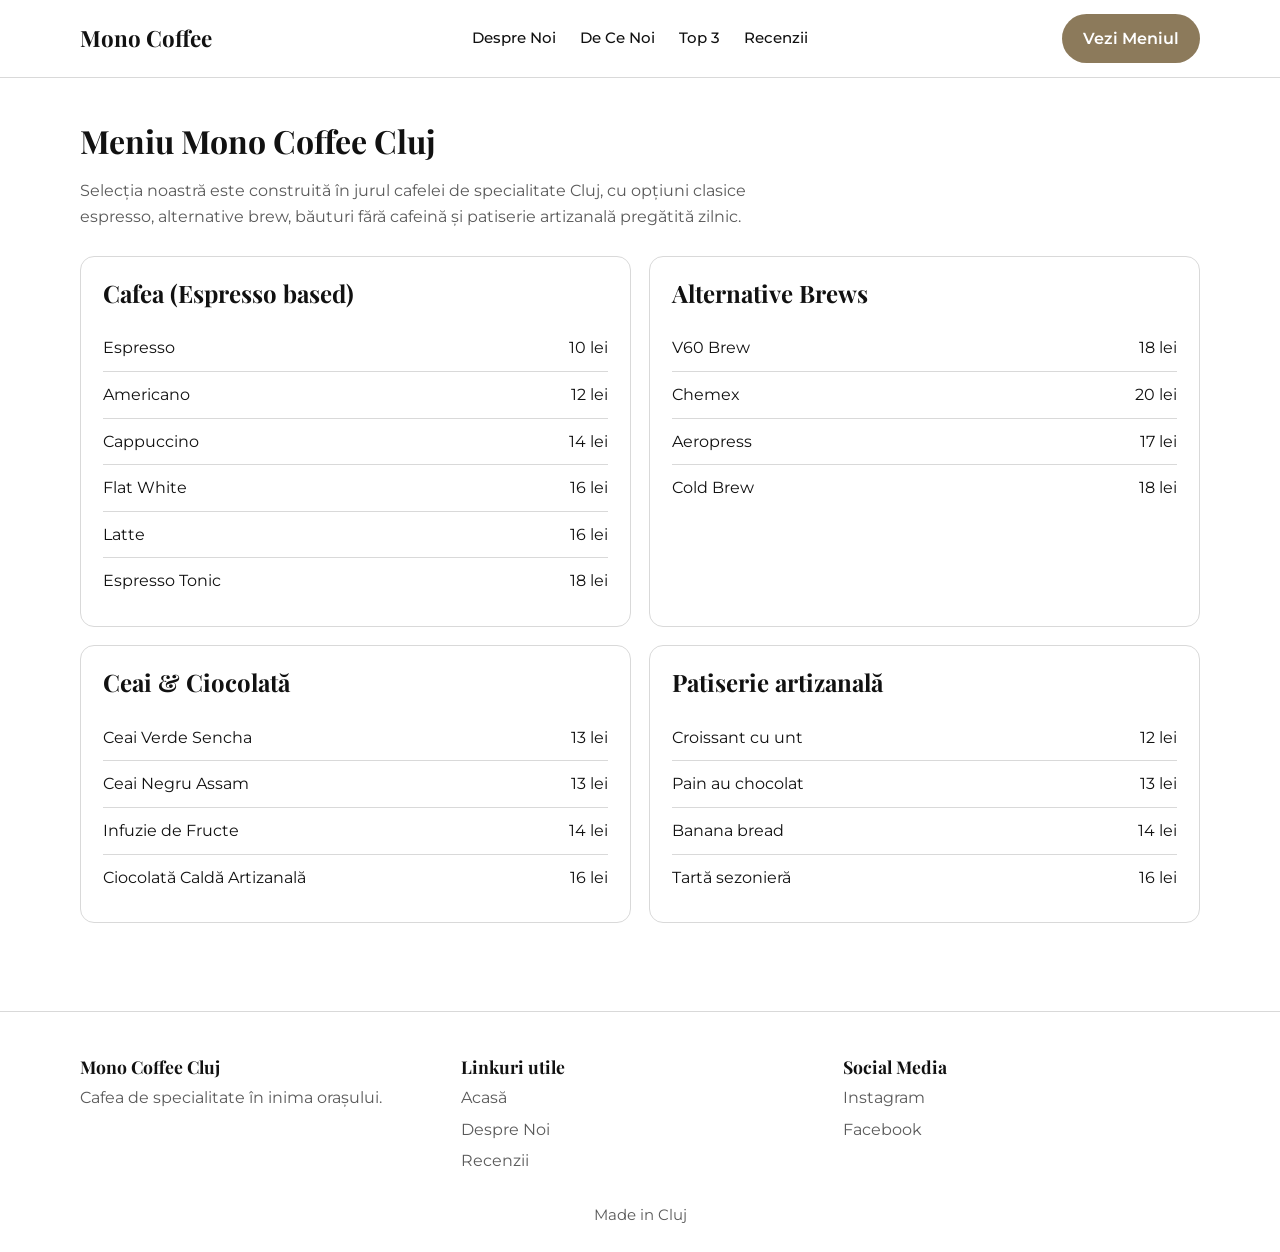
==== menu.html @ b9fb6d7a "first site version ready" ====
<!DOCTYPE html>
<html lang="ro">
<head>
    <meta charset="UTF-8" />
    <meta name="viewport" content="width=device-width, initial-scale=1.0" />
    <title>Meniu Mono Coffee Cluj | Cafea de specialitate</title>
    <meta
        name="description"
        content="Meniul Mono Coffee Cluj: espresso based, alternative brews, ceai, ciocolată caldă și patiserie artizanală."
    />
    <link rel="preconnect" href="https://fonts.googleapis.com" />
    <link rel="preconnect" href="https://fonts.gstatic.com" crossorigin />
    <link
        href="https://fonts.googleapis.com/css2?family=Montserrat:wght@400;500;600;700&family=Playfair+Display:wght@600;700&display=swap"
        rel="stylesheet"
    />
    <link rel="stylesheet" href="style.css" />
</head>
<body>
    <header class="site-header">
        <div class="container header-inner">
            <a href="index.html#hero" class="logo" aria-label="Mono Coffee Cluj">Mono Coffee</a>
            <nav class="site-nav" aria-label="Navigație principală">
                <a href="index.html#despre-noi">Despre Noi</a>
                <a href="index.html#de-ce-noi">De Ce Noi</a>
                <a href="index.html#top-3">Top 3</a>
                <a href="index.html#recenzii">Recenzii</a>
            </nav>
            <a class="btn btn-accent" href="menu.html">Vezi Meniul</a>
        </div>
    </header>

    <main class="menu-page section">
        <div class="container">
            <h1>Meniu Mono Coffee Cluj</h1>
            <p class="menu-intro">
                Selecția noastră este construită în jurul cafelei de specialitate Cluj, cu opțiuni clasice espresso,
                alternative brew, băuturi fără cafeină și patiserie artizanală pregătită zilnic.
            </p>

            <div class="menu-grid">
                <section class="menu-section">
                    <h2>Cafea (Espresso based)</h2>
                    <ul>
                        <li><span>Espresso</span><span>10 lei</span></li>
                        <li><span>Americano</span><span>12 lei</span></li>
                        <li><span>Cappuccino</span><span>14 lei</span></li>
                        <li><span>Flat White</span><span>16 lei</span></li>
                        <li><span>Latte</span><span>16 lei</span></li>
                        <li><span>Espresso Tonic</span><span>18 lei</span></li>
                    </ul>
                </section>

                <section class="menu-section">
                    <h2>Alternative Brews</h2>
                    <ul>
                        <li><span>V60 Brew</span><span>18 lei</span></li>
                        <li><span>Chemex</span><span>20 lei</span></li>
                        <li><span>Aeropress</span><span>17 lei</span></li>
                        <li><span>Cold Brew</span><span>18 lei</span></li>
                    </ul>
                </section>

                <section class="menu-section">
                    <h2>Ceai &amp; Ciocolată</h2>
                    <ul>
                        <li><span>Ceai Verde Sencha</span><span>13 lei</span></li>
                        <li><span>Ceai Negru Assam</span><span>13 lei</span></li>
                        <li><span>Infuzie de Fructe</span><span>14 lei</span></li>
                        <li><span>Ciocolată Caldă Artizanală</span><span>16 lei</span></li>
                    </ul>
                </section>

                <section class="menu-section">
                    <h2>Patiserie artizanală</h2>
                    <ul>
                        <li><span>Croissant cu unt</span><span>12 lei</span></li>
                        <li><span>Pain au chocolat</span><span>13 lei</span></li>
                        <li><span>Banana bread</span><span>14 lei</span></li>
                        <li><span>Tartă sezonieră</span><span>16 lei</span></li>
                    </ul>
                </section>
            </div>
        </div>
    </main>

    <footer class="site-footer">
        <div class="container footer-inner">
            <div>
                <h3>Mono Coffee Cluj</h3>
                <p>Cafea de specialitate în inima orașului.</p>
            </div>
            <div>
                <h3>Linkuri utile</h3>
                <a href="index.html">Acasă</a>
                <a href="index.html#despre-noi">Despre Noi</a>
                <a href="index.html#recenzii">Recenzii</a>
            </div>
            <div>
                <h3>Social Media</h3>
                <a href="#" aria-label="Instagram Mono Coffee">Instagram</a>
                <a href="#" aria-label="Facebook Mono Coffee">Facebook</a>
            </div>
        </div>
        <p class="credits">Made in Cluj</p>
    </footer>
</body>
</html>
---- style.css ----
:root {
	--bg: #ffffff;
	--bg-soft: #f4f4f4;
	--text: #111111;
	--muted: #5a5a5a;
	--line: #d9d9d9;
	--accent: #8c7a5b;
	--accent-hover: #756349;
	--header-height: 78px;
}

* {
	margin: 0;
	padding: 0;
	box-sizing: border-box;
}

html {
	scroll-behavior: smooth;
}

body {
	font-family: 'Montserrat', sans-serif;
	color: var(--text);
	background-color: var(--bg);
	line-height: 1.6;
}

img {
	width: 100%;
	display: block;
}

a {
	color: inherit;
	text-decoration: none;
}

h1,
h2,
h3 {
	font-family: 'Playfair Display', serif;
	line-height: 1.2;
}

.container {
	width: min(1120px, 92%);
	margin: 0 auto;
}

.section {
	padding: 88px 0;
}

.site-header {
	position: sticky;
	top: 0;
	z-index: 1000;
	height: var(--header-height);
	background: rgba(255, 255, 255, 0.95);
	backdrop-filter: blur(8px);
	border-bottom: 1px solid var(--line);
}

.header-inner {
	height: 100%;
	display: grid;
	grid-template-columns: 1fr auto 1fr;
	align-items: center;
	gap: 16px;
}

.logo {
	font-family: 'Playfair Display', serif;
	font-weight: 700;
	font-size: 1.4rem;
}

.site-nav {
	display: flex;
	justify-content: center;
	gap: 24px;
}

.site-nav a {
	font-size: 0.95rem;
	font-weight: 500;
	transition: color 0.2s ease;
}

.site-nav a:hover {
	color: var(--accent);
}

.header-inner .btn {
	justify-self: end;
}

.btn {
	display: inline-block;
	padding: 11px 20px;
	border-radius: 999px;
	font-weight: 600;
	border: 1px solid transparent;
	transition: all 0.2s ease;
}

.btn-accent {
	background: var(--accent);
	color: #ffffff;
}

.btn-accent:hover {
	background: var(--accent-hover);
}

.btn-large {
	padding: 14px 28px;
	font-size: 1.05rem;
}

.hero {
	position: relative;
	min-height: calc(100vh - var(--header-height));
	display: flex;
	align-items: center;
	background-image: url('https://images.unsplash.com/photo-1495474472287-4d71bcdd2085?auto=format&fit=crop&w=1600&q=80');
	background-size: cover;
	background-position: center;
}

.hero-overlay {
	position: absolute;
	inset: 0;
	background: rgba(0, 0, 0, 0.55);
}

.hero-content {
	position: relative;
	color: #ffffff;
	text-align: left;
}

.hero-content h1 {
	font-size: clamp(2rem, 4.2vw, 3.6rem);
	margin-bottom: 14px;
	max-width: 720px;
}

.hero-content p {
	max-width: 620px;
	font-size: 1.1rem;
	margin-bottom: 28px;
}

.split-layout {
	display: grid;
	grid-template-columns: 1.1fr 1fr;
	gap: 32px;
	align-items: start;
}

.about h2,
.quality h2,
.top-three h2,
.gallery-reviews h2,
.reviews h2,
.menu-page h1,
.menu-page h2 {
	margin-bottom: 18px;
}

.about p {
	color: var(--muted);
	margin-bottom: 14px;
}

.map-wrapper {
	border: 1px solid var(--line);
	border-radius: 16px;
	overflow: hidden;
	background: var(--bg-soft);
	min-height: 320px;
}

.map-wrapper iframe {
	width: 100%;
	height: 100%;
	min-height: 320px;
	border: 0;
}

.quality {
	background: var(--bg-soft);
}

.quality-grid {
	display: grid;
	grid-template-columns: repeat(3, minmax(0, 1fr));
	gap: 18px;
}

.card,
.drink-item {
	border: 1px solid var(--line);
	border-radius: 14px;
	padding: 22px;
	background: #ffffff;
}

.card p,
.drink-item p {
	color: var(--muted);
	margin-top: 8px;
}

.drink-grid {
	display: grid;
	grid-template-columns: repeat(3, minmax(0, 1fr));
	gap: 18px;
}

.center-cta {
	margin-top: 30px;
	text-align: center;
}

.masonry-grid {
	margin-top: 10px;
	columns: 3 260px;
	column-gap: 14px;
}

.masonry-grid img {
	margin-bottom: 14px;
	border-radius: 12px;
	object-fit: cover;
	border: 1px solid var(--line);
}

.reviews {
	background: var(--bg-soft);
}

.review-slider {
	position: relative;
	min-height: 150px;
	margin-bottom: 18px;
}

.review-slide {
	position: absolute;
	inset: 0;
	opacity: 0;
	transform: translateY(8px);
	transition: opacity 0.35s ease, transform 0.35s ease;
	border: 1px solid var(--line);
	border-radius: 14px;
	padding: 24px;
	background: #ffffff;
}

.review-slide.active {
	opacity: 1;
	transform: translateY(0);
}

.review-slide p {
	margin-bottom: 10px;
}

.review-slide span {
	color: var(--muted);
	font-weight: 600;
}

.slider-controls {
	display: flex;
	justify-content: center;
	gap: 10px;
}

.dot {
	width: 10px;
	height: 10px;
	border-radius: 999px;
	border: none;
	background: #b5b5b5;
	cursor: pointer;
}

.dot.active {
	background: var(--accent);
}

.site-footer {
	border-top: 1px solid var(--line);
	padding: 44px 0 24px;
}

.footer-inner {
	display: grid;
	grid-template-columns: repeat(3, minmax(0, 1fr));
	gap: 24px;
}

.footer-inner h3 {
	font-size: 1.1rem;
	margin-bottom: 8px;
}

.footer-inner p,
.footer-inner a {
	display: block;
	color: var(--muted);
	margin-bottom: 6px;
}

.footer-inner a:hover {
	color: var(--text);
}

.credits {
	text-align: center;
	color: var(--muted);
	margin-top: 24px;
	font-size: 0.92rem;
}

.menu-page {
	padding-top: 44px;
}

.menu-intro {
	color: var(--muted);
	max-width: 720px;
	margin-bottom: 26px;
}

.menu-grid {
	display: grid;
	grid-template-columns: repeat(2, minmax(0, 1fr));
	gap: 18px;
}

.menu-section {
	border: 1px solid var(--line);
	border-radius: 14px;
	padding: 22px;
}

.menu-section ul {
	list-style: none;
}

.menu-section li {
	padding: 10px 0;
	border-bottom: 1px solid var(--line);
	display: flex;
	justify-content: space-between;
	gap: 12px;
}

.menu-section li:last-child {
	border-bottom: none;
}

@media (max-width: 980px) {
	.header-inner {
		grid-template-columns: 1fr;
		gap: 10px;
		padding: 10px 0;
		height: auto;
	}

	.site-header {
		height: auto;
		position: sticky;
	}

	.site-nav {
		flex-wrap: wrap;
		gap: 12px 18px;
	}

	.header-inner .btn {
		justify-self: center;
	}

	.hero {
		min-height: 72vh;
	}

	.split-layout,
	.quality-grid,
	.drink-grid,
	.footer-inner,
	.menu-grid {
		grid-template-columns: 1fr;
	}

	.review-slider {
		min-height: 190px;
	}
}

@media (max-width: 640px) {
	.section {
		padding: 66px 0;
	}

	.hero-content p {
		font-size: 1rem;
	}

	.btn,
	.btn-large {
		width: 100%;
		text-align: center;
	}

	.masonry-grid {
		columns: 1;
	}
}
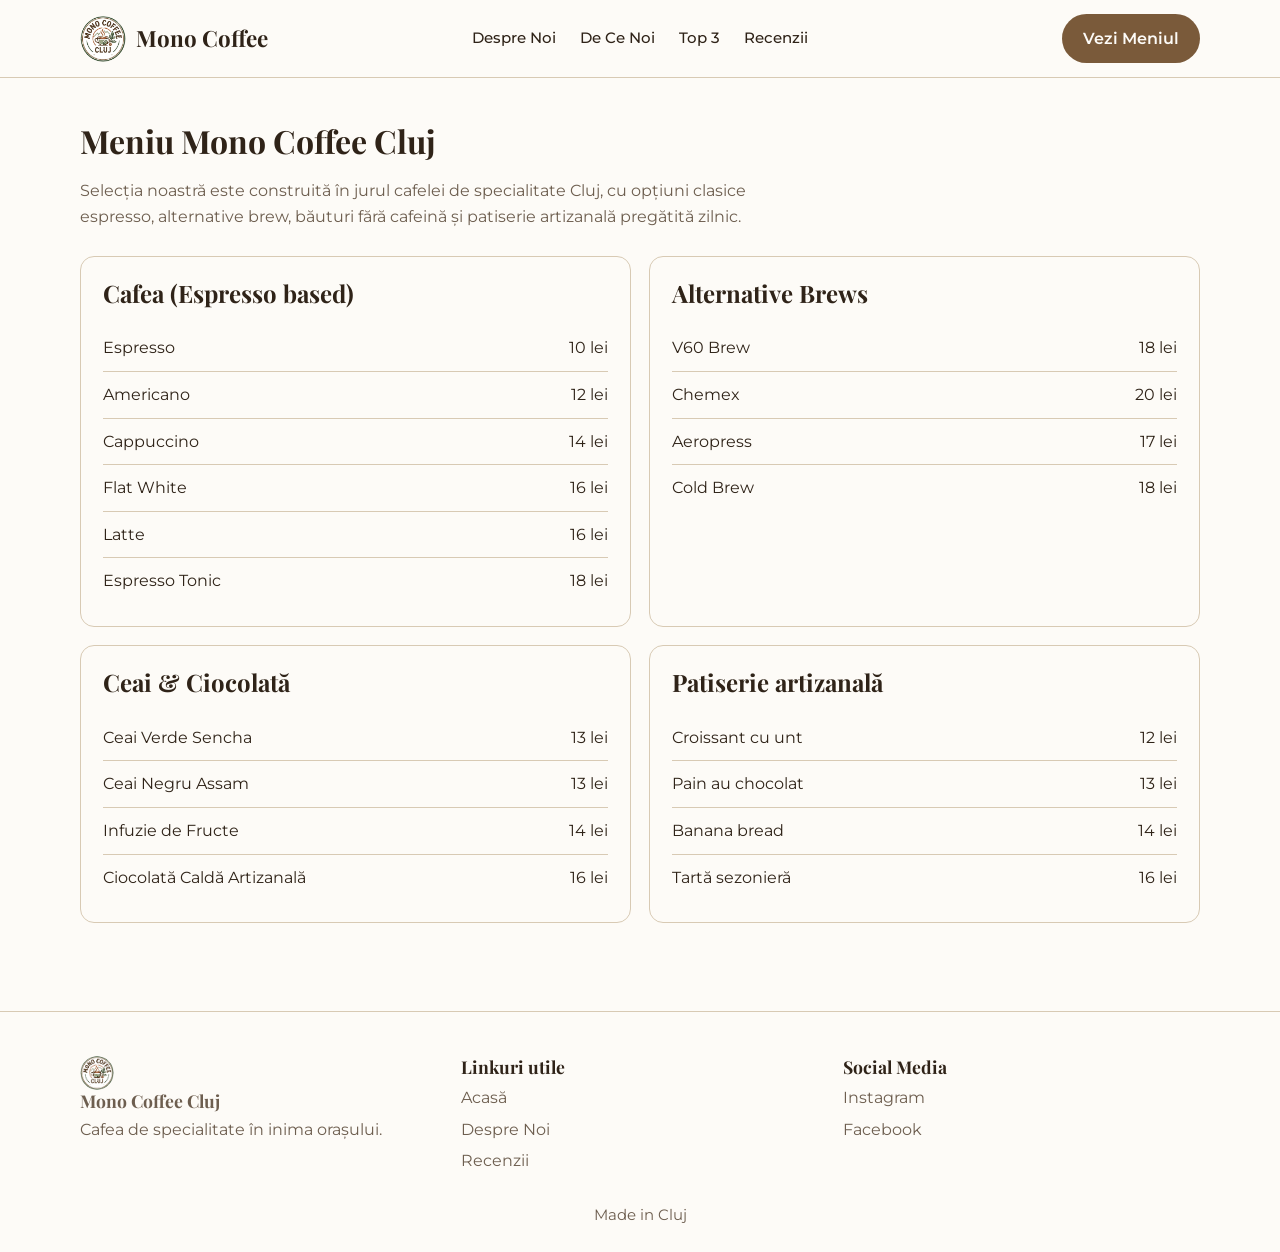
==== commit f317ecfc: "Add site logo and refine theme styles Embed a new logo image into header and footer across index.htm" ====
--- a/menu.html
+++ b/menu.html
@@ -19,7 +19,10 @@
 <body>
     <header class="site-header">
         <div class="container header-inner">
-            <a href="index.html#hero" class="logo" aria-label="Mono Coffee Cluj">Mono Coffee</a>
+            <a href="index.html#hero" class="logo" aria-label="Mono Coffee Cluj">
+                <img src="photos/logo.png" alt="Logo Mono Coffee" class="logo-mark" />
+                <span class="logo-text">Mono Coffee</span>
+            </a>
             <nav class="site-nav" aria-label="Navigație principală">
                 <a href="index.html#despre-noi">Despre Noi</a>
                 <a href="index.html#de-ce-noi">De Ce Noi</a>
@@ -87,7 +90,10 @@
     <footer class="site-footer">
         <div class="container footer-inner">
             <div>
-                <h3>Mono Coffee Cluj</h3>
+                <a href="index.html#hero" class="footer-brand" aria-label="Mono Coffee Cluj">
+                    <img src="photos/logo.png" alt="Logo Mono Coffee" class="footer-brand-mark" />
+                    <h3>Mono Coffee Cluj</h3>
+                </a>
                 <p>Cafea de specialitate în inima orașului.</p>
             </div>
             <div>
--- a/style.css
+++ b/style.css
@@ -1,11 +1,14 @@
 :root {
-	--bg: #ffffff;
-	--bg-soft: #f4f4f4;
-	--text: #111111;
-	--muted: #5a5a5a;
-	--line: #d9d9d9;
-	--accent: #8c7a5b;
-	--accent-hover: #756349;
+	--bg: #fdfbf7;
+	--bg-soft: #f3efe7;
+	--text: #2f2318;
+	--muted: #6d5e4f;
+	--line: #d8cab4;
+	--accent: #7a5a3a;
+	--accent-hover: #5f452d;
+	--status-open: #4f6d49;
+	--status-warning: #b56f3c;
+	--status-closed: #b2453f;
 	--header-height: 78px;
 }
 
@@ -57,7 +60,7 @@
 	top: 0;
 	z-index: 1000;
 	height: var(--header-height);
-	background: rgba(255, 255, 255, 0.95);
+	background: rgba(253, 251, 247, 0.96);
 	backdrop-filter: blur(8px);
 	border-bottom: 1px solid var(--line);
 }
@@ -71,9 +74,23 @@
 }
 
 .logo {
+	display: inline-flex;
+	align-items: center;
+	gap: 10px;
 	font-family: 'Playfair Display', serif;
 	font-weight: 700;
 	font-size: 1.4rem;
+}
+
+.logo-mark {
+	width: 46px;
+	height: 46px;
+	object-fit: contain;
+	border-radius: 999px;
+}
+
+.logo-text {
+	line-height: 1;
 }
 
 .site-nav {
@@ -107,7 +124,7 @@
 
 .btn-accent {
 	background: var(--accent);
-	color: #ffffff;
+	color: var(--bg);
 }
 
 .btn-accent:hover {
@@ -120,37 +137,174 @@
 }
 
 .hero {
+	padding: 22px 0 30px;
+	background: linear-gradient(180deg, #edf2e9 0%, #f6f1e8 100%);
+}
+
+.hero .container {
+	width: min(1360px, 96%);
+}
+
+.hero-layout {
+	display: grid;
+	grid-template-columns: minmax(0, 2.9fr) minmax(260px, 1fr);
+	gap: 22px;
+	align-items: start;
+}
+
+.hero-visual {
 	position: relative;
-	min-height: calc(100vh - var(--header-height));
+	border-radius: 18px;
+	overflow: hidden;
+	min-height: 560px;
+	box-shadow: 0 8px 30px rgba(0, 0, 0, 0.08);
+}
+
+.hero-visual img {
+	width: 100%;
+	height: 100%;
+	object-fit: cover;
+}
+
+.hero-visual::after {
+	content: '';
+	position: absolute;
+	inset: 0;
+	background: linear-gradient(90deg, rgba(0, 0, 0, 0.66) 0%, rgba(0, 0, 0, 0.3) 52%, rgba(0, 0, 0, 0.12) 100%);
+}
+
+.hero-visual-content {
+	position: absolute;
+	left: 42px;
+	bottom: 44px;
+	max-width: 76%;
+	color: var(--bg);
+	text-align: left;
+	z-index: 1;
+}
+
+.hero-visual-content h1 {
+	font-size: clamp(2rem, 4.2vw, 3.6rem);
+	margin-bottom: 14px;
+}
+
+.hero-visual-content p {
+	font-size: 1.1rem;
+	margin-bottom: 28px;
+}
+
+.hero-info {
+	border: 1px solid var(--line);
+	border-radius: 18px;
+	padding: 22px 18px 14px;
+	background: var(--bg);
+	text-align: center;
+	display: flex;
+	flex-direction: column;
+	gap: 6px;
+	box-shadow: 0 8px 30px rgba(0, 0, 0, 0.05);
+}
+
+.hero-status {
 	display: flex;
 	align-items: center;
-	background-image: url('https://images.unsplash.com/photo-1495474472287-4d71bcdd2085?auto=format&fit=crop&w=1600&q=80');
-	background-size: cover;
-	background-position: center;
-}
-
-.hero-overlay {
-	position: absolute;
-	inset: 0;
-	background: rgba(0, 0, 0, 0.55);
-}
-
-.hero-content {
-	position: relative;
-	color: #ffffff;
-	text-align: left;
-}
-
-.hero-content h1 {
-	font-size: clamp(2rem, 4.2vw, 3.6rem);
-	margin-bottom: 14px;
-	max-width: 720px;
-}
-
-.hero-content p {
-	max-width: 620px;
-	font-size: 1.1rem;
-	margin-bottom: 28px;
+	justify-content: center;
+	gap: 0;
+	border-radius: 12px;
+	padding: 10px 12px;
+	margin-bottom: 4px;
+	border: 1px solid currentColor;
+	background: var(--bg);
+}
+
+.hero-status-title {
+	font-size: 1rem;
+	font-weight: 700;
+	line-height: 1.2;
+}
+
+.hero-status-sub {
+	font-size: 0.85rem;
+	line-height: 1.2;
+	opacity: 0.95;
+}
+
+.hero-status-open {
+	color: var(--status-open);
+}
+
+.hero-status-warning {
+	color: var(--status-warning);
+}
+
+.hero-status-closed {
+	color: var(--status-closed);
+}
+
+.hero-clock {
+	font-size: 2rem;
+	line-height: 1;
+	margin-bottom: 6px;
+}
+
+.hero-info h2 {
+	font-size: 1.4rem;
+	text-transform: uppercase;
+	color: var(--accent);
+	margin-bottom: 8px;
+}
+
+.hero-info-day {
+	font-weight: 700;
+	text-transform: uppercase;
+	color: var(--accent);
+	font-size: 1rem;
+}
+
+.hero-info-time {
+	font-weight: 700;
+	font-size: clamp(1.9rem, 3.1vw, 2.55rem);
+	line-height: 1.06;
+	color: var(--accent);
+	margin-bottom: 8px;
+}
+
+.hero-info-label {
+	font-weight: 700;
+	text-transform: uppercase;
+	color: var(--accent);
+	margin-top: 2px;
+}
+
+.hero-info-address {
+	color: var(--muted);
+	line-height: 1.4;
+	margin-bottom: 8px;
+}
+
+.hero-mini-map {
+	border: 1px solid var(--line);
+	border-radius: 12px;
+	overflow: hidden;
+	background: var(--bg-soft);
+	height: 142px;
+}
+
+.hero-mini-map iframe {
+	width: 100%;
+	height: 100%;
+	border: 0;
+}
+
+.hero-map-link {
+	margin-top: 4px;
+	font-weight: 600;
+	color: var(--accent);
+	font-size: 0.95rem;
+}
+
+.hero-map-link:hover {
+	text-decoration: underline;
 }
 
 .split-layout {
@@ -205,7 +359,7 @@
 	border: 1px solid var(--line);
 	border-radius: 14px;
 	padding: 22px;
-	background: #ffffff;
+	background: var(--bg);
 }
 
 .card p,
@@ -257,7 +411,7 @@
 	border: 1px solid var(--line);
 	border-radius: 14px;
 	padding: 24px;
-	background: #ffffff;
+	background: var(--bg);
 }
 
 .review-slide.active {
@@ -285,7 +439,7 @@
 	height: 10px;
 	border-radius: 999px;
 	border: none;
-	background: #b5b5b5;
+	background: #b8a68e;
 	cursor: pointer;
 }
 
@@ -307,6 +461,24 @@
 .footer-inner h3 {
 	font-size: 1.1rem;
 	margin-bottom: 8px;
+}
+
+.footer-brand {
+	display: inline-flex;
+	align-items: center;
+	gap: 10px;
+	margin-bottom: 8px;
+}
+
+.footer-brand h3 {
+	margin-bottom: 0;
+}
+
+.footer-brand-mark {
+	width: 34px;
+	height: 34px;
+	object-fit: contain;
+	border-radius: 999px;
 }
 
 .footer-inner p,
@@ -388,7 +560,22 @@
 	}
 
 	.hero {
-		min-height: 72vh;
+		padding-top: 14px;
+	}
+
+	.hero-layout {
+		grid-template-columns: 1fr;
+	}
+
+	.hero-visual {
+		min-height: 430px;
+	}
+
+	.hero-visual-content {
+		left: 24px;
+		right: 24px;
+		bottom: 26px;
+		max-width: none;
 	}
 
 	.split-layout,
@@ -409,8 +596,20 @@
 		padding: 66px 0;
 	}
 
-	.hero-content p {
+	.hero-visual {
+		min-height: 360px;
+	}
+
+	.hero-visual-content h1 {
+		font-size: clamp(1.7rem, 7vw, 2.2rem);
+	}
+
+	.hero-visual-content p {
 		font-size: 1rem;
+	}
+
+	.hero-info-time {
+		font-size: 2rem;
 	}
 
 	.btn,
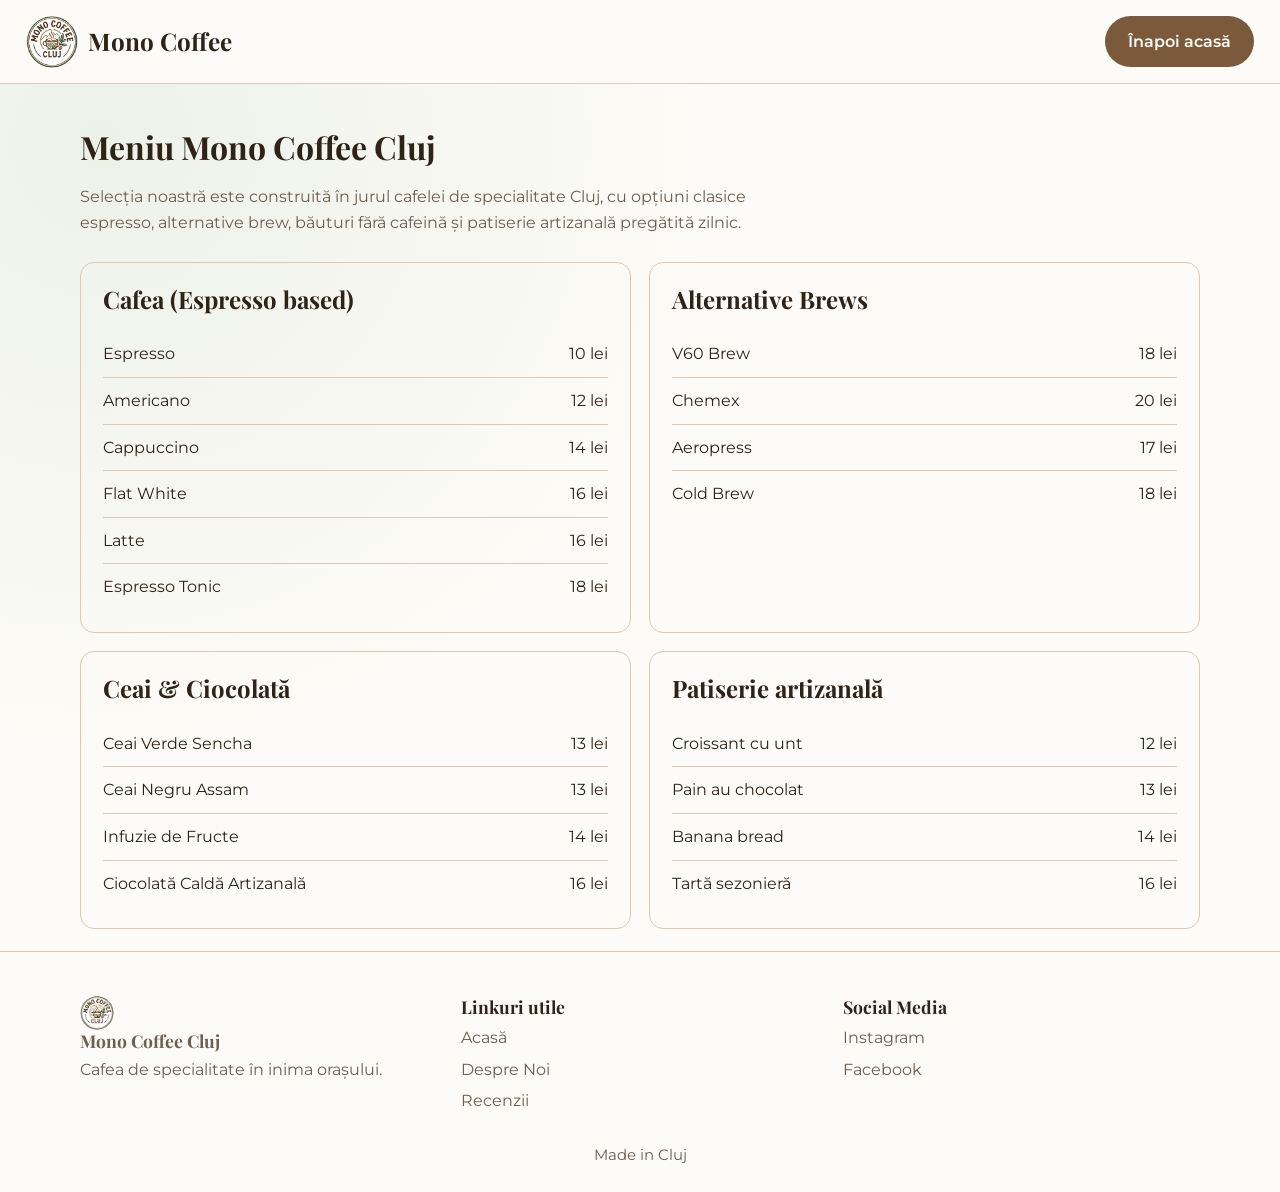
==== commit a6987541: "header update removed unsignificant buttons, adjusted the spacing a bit and fixed mobile view" ====
--- a/menu.html
+++ b/menu.html
@@ -23,13 +23,7 @@
                 <img src="photos/logo.png" alt="Logo Mono Coffee" class="logo-mark" />
                 <span class="logo-text">Mono Coffee</span>
             </a>
-            <nav class="site-nav" aria-label="Navigație principală">
-                <a href="index.html#despre-noi">Despre Noi</a>
-                <a href="index.html#de-ce-noi">De Ce Noi</a>
-                <a href="index.html#top-3">Top 3</a>
-                <a href="index.html#recenzii">Recenzii</a>
-            </nav>
-            <a class="btn btn-accent" href="menu.html">Vezi Meniul</a>
+            <a class="btn btn-accent" href="index.html">Înapoi acasă</a>
         </div>
     </header>
 
--- a/style.css
+++ b/style.css
@@ -6,10 +6,12 @@
 	--line: #d8cab4;
 	--accent: #7a5a3a;
 	--accent-hover: #5f452d;
+	--brand-green: #4f6d49;
+	--brand-green-soft: #edf2e9;
 	--status-open: #4f6d49;
 	--status-warning: #b56f3c;
 	--status-closed: #b2453f;
-	--header-height: 78px;
+	--header-height: 84px;
 }
 
 * {
@@ -26,6 +28,7 @@
 	font-family: 'Montserrat', sans-serif;
 	color: var(--text);
 	background-color: var(--bg);
+	background-image: radial-gradient(circle at 8% 12%, var(--brand-green-soft) 0%, transparent 40%);
 	line-height: 1.6;
 }
 
@@ -52,7 +55,7 @@
 }
 
 .section {
-	padding: 88px 0;
+	padding: 22px 0;
 }
 
 .site-header {
@@ -65,12 +68,16 @@
 	border-bottom: 1px solid var(--line);
 }
 
+.site-header .container {
+	width: min(1360px, 96%);
+}
+
 .header-inner {
 	height: 100%;
 	display: grid;
-	grid-template-columns: 1fr auto 1fr;
+	grid-template-columns: 1fr auto;
 	align-items: center;
-	gap: 16px;
+	gap: 18px;
 }
 
 .logo {
@@ -79,12 +86,12 @@
 	gap: 10px;
 	font-family: 'Playfair Display', serif;
 	font-weight: 700;
-	font-size: 1.4rem;
+	font-size: 1.52rem;
 }
 
 .logo-mark {
-	width: 46px;
-	height: 46px;
+	width: 52px;
+	height: 52px;
 	object-fit: contain;
 	border-radius: 999px;
 }
@@ -100,17 +107,37 @@
 }
 
 .site-nav a {
-	font-size: 0.95rem;
+	position: relative;
+	font-size: 1rem;
 	font-weight: 500;
-	transition: color 0.2s ease;
+	transition: color 0.2s ease, transform 0.2s ease;
 }
 
 .site-nav a:hover {
-	color: var(--accent);
+	color: var(--brand-green);
+	transform: translateY(-1px);
+}
+
+.site-nav a::after {
+	content: '';
+	position: absolute;
+	left: 0;
+	bottom: -4px;
+	width: 100%;
+	height: 2px;
+	background: var(--brand-green);
+	transform: scaleX(0);
+	transform-origin: left;
+	transition: transform 0.22s ease;
+}
+
+.site-nav a:hover::after {
+	transform: scaleX(1);
 }
 
 .header-inner .btn {
 	justify-self: end;
+	padding: 12px 22px;
 }
 
 .btn {
@@ -119,7 +146,7 @@
 	border-radius: 999px;
 	font-weight: 600;
 	border: 1px solid transparent;
-	transition: all 0.2s ease;
+	transition: transform 0.2s ease, box-shadow 0.2s ease, background 0.2s ease;
 }
 
 .btn-accent {
@@ -129,6 +156,8 @@
 
 .btn-accent:hover {
 	background: var(--accent-hover);
+	transform: translateY(-1px);
+	box-shadow: 0 6px 18px rgba(47, 35, 24, 0.15);
 }
 
 .btn-large {
@@ -137,26 +166,34 @@
 }
 
 .hero {
-	padding: 22px 0 30px;
-	background: linear-gradient(180deg, #edf2e9 0%, #f6f1e8 100%);
+	padding: 22px 0;
+	background: linear-gradient(180deg, var(--brand-green-soft) 0%, #f6f1e8 100%);
+}
+
+/* Keep section rhythm visually continuous across the page */
+.section + .section {
+	padding-top: 0;
 }
 
 .hero .container {
 	width: min(1360px, 96%);
 }
 
+.about .container {
+	width: min(1360px, 96%);
+}
+
 .hero-layout {
 	display: grid;
 	grid-template-columns: minmax(0, 2.9fr) minmax(260px, 1fr);
 	gap: 22px;
-	align-items: start;
+	align-items: stretch;
 }
 
 .hero-visual {
 	position: relative;
 	border-radius: 18px;
 	overflow: hidden;
-	min-height: 560px;
 	box-shadow: 0 8px 30px rgba(0, 0, 0, 0.08);
 }
 
@@ -194,15 +231,27 @@
 }
 
 .hero-info {
+	display: flex;
+	flex-direction: column;
+	gap: 14px;
+	height: 100%;
+
+	text-align: center;
+}
+
+.hero-info-card {
 	border: 1px solid var(--line);
 	border-radius: 18px;
-	padding: 22px 18px 14px;
+	padding: 20px 16px 14px;
 	background: var(--bg);
-	text-align: center;
 	display: flex;
 	flex-direction: column;
-	gap: 6px;
+	gap: 10px;
 	box-shadow: 0 8px 30px rgba(0, 0, 0, 0.05);
+}
+
+.hero-info-map-wrap {
+	flex: 1;
 }
 
 .hero-status {
@@ -211,34 +260,47 @@
 	justify-content: center;
 	gap: 0;
 	border-radius: 12px;
-	padding: 10px 12px;
-	margin-bottom: 4px;
-	border: 1px solid currentColor;
-	background: var(--bg);
+	padding: 11px 12px;
+	margin-top: 2px;
+	border: 1px solid transparent;
+	text-align: center;
+}
+
+.hero-status-text {
+	display: flex;
+	flex-direction: column;
+	gap: 2px;
+	align-items: center;
 }
 
 .hero-status-title {
-	font-size: 1rem;
+	font-size: 0.98rem;
 	font-weight: 700;
+	line-height: 1.15;
+}
+
+.hero-status-sub {
+	font-size: 0.84rem;
 	line-height: 1.2;
-}
-
-.hero-status-sub {
-	font-size: 0.85rem;
-	line-height: 1.2;
-	opacity: 0.95;
+	opacity: 0.92;
 }
 
 .hero-status-open {
 	color: var(--status-open);
+	background: color-mix(in srgb, var(--status-open) 8%, var(--bg));
+	border-color: color-mix(in srgb, var(--status-open) 38%, var(--line));
 }
 
 .hero-status-warning {
 	color: var(--status-warning);
+	background: color-mix(in srgb, var(--status-warning) 9%, var(--bg));
+	border-color: color-mix(in srgb, var(--status-warning) 42%, var(--line));
 }
 
 .hero-status-closed {
 	color: var(--status-closed);
+	background: color-mix(in srgb, var(--status-closed) 9%, var(--bg));
+	border-color: color-mix(in srgb, var(--status-closed) 42%, var(--line));
 }
 
 .hero-clock {
@@ -258,15 +320,19 @@
 	font-weight: 700;
 	text-transform: uppercase;
 	color: var(--accent);
-	font-size: 1rem;
+	font-size: 0.95rem;
+}
+
+.hero-hours-list .hero-info-day:not(:first-child) {
+	margin-top: 6px;
 }
 
 .hero-info-time {
 	font-weight: 700;
-	font-size: clamp(1.9rem, 3.1vw, 2.55rem);
+	font-size: clamp(1.95rem, 3.2vw, 2.55rem);
 	line-height: 1.06;
 	color: var(--accent);
-	margin-bottom: 8px;
+	margin-bottom: 4px;
 }
 
 .hero-info-label {
@@ -297,7 +363,7 @@
 }
 
 .hero-map-link {
-	margin-top: 4px;
+	margin-top: auto;
 	font-weight: 600;
 	color: var(--accent);
 	font-size: 0.95rem;
@@ -329,6 +395,443 @@
 	margin-bottom: 14px;
 }
 
+.about-duo-layout {
+	display: grid;
+	grid-template-columns: repeat(2, minmax(0, 1fr));
+	gap: 22px;
+	align-items: start;
+}
+
+.about-side-stack {
+	display: grid;
+	grid-template-rows: auto 1fr;
+	gap: 22px;
+}
+
+.about-photo-card {
+	border: 1px solid var(--line);
+	border-radius: 18px;
+	padding: 0;
+	background: transparent;
+	box-shadow: 0 10px 28px rgba(47, 35, 24, 0.08);
+	overflow: hidden;
+}
+
+.about-contact-card {
+	width: 100%;
+	max-width: none;
+	justify-self: stretch;
+	border: 1px solid var(--line);
+	border-radius: 18px;
+	padding: 20px 22px;
+	background: var(--bg);
+	box-shadow: 0 10px 24px rgba(47, 35, 24, 0.08);
+}
+
+.about-contact-card h3 {
+	font-size: clamp(1.42rem, 2.2vw, 1.9rem);
+	margin-bottom: 10px;
+}
+
+.about-contact-note {
+	font-size: 0.97rem;
+	line-height: 1.55;
+	margin-bottom: 10px;
+}
+
+.about-contact-phone {
+	margin-bottom: 0;
+	font-size: 1.05rem;
+}
+
+.about-contact-phone strong {
+	color: var(--text);
+}
+
+.about-photo-slider {
+	position: relative;
+	margin-top: 0;
+	height: 100%;
+	min-height: 286px;
+	border-radius: 0;
+	overflow: hidden;
+	border: 0;
+	background: linear-gradient(160deg, #eee4d3 0%, #e6d8c2 100%);
+}
+
+.about-slide-image {
+	position: absolute;
+	inset: 0;
+	width: 100%;
+	height: 100%;
+	object-fit: cover;
+	transition: opacity 900ms ease;
+	opacity: 0;
+}
+
+.about-slide-image.is-active {
+	opacity: 1;
+}
+
+.about-showcase {
+	position: relative;
+	overflow: hidden;
+	isolation: isolate;
+	height: fit-content;
+	align-self: start;
+	border: 1px solid color-mix(in srgb, var(--line) 82%, #ffffff);
+	border-radius: 24px;
+	padding: clamp(22px, 3vw, 30px);
+	background: linear-gradient(180deg, #f8f2e7 0%, #f3ebde 100%);
+	box-shadow: 0 12px 30px rgba(47, 35, 24, 0.09);
+	animation: about-showcase-in 700ms cubic-bezier(0.22, 0.61, 0.36, 1) both;
+}
+
+.about-showcase::before {
+	content: '';
+	position: absolute;
+	inset: auto -100px -120px auto;
+	width: 320px;
+	height: 320px;
+	border-radius: 999px;
+	background: radial-gradient(circle, rgba(255, 255, 255, 0.54) 0%, rgba(255, 255, 255, 0) 72%);
+	pointer-events: none;
+	z-index: 0;
+}
+
+.about-showcase > * {
+	position: relative;
+	z-index: 1;
+}
+
+.about-showcase .about-kicker {
+	background: rgba(255, 255, 255, 0.7);
+	border-color: color-mix(in srgb, var(--line) 72%, #ffffff);
+}
+
+.about-process-title {
+	font-size: clamp(1.3rem, 2.3vw, 1.9rem);
+	line-height: 1.18;
+	margin-bottom: 8px;
+	font-family: 'Playfair Display', serif;
+	animation: about-showcase-in 780ms cubic-bezier(0.22, 0.61, 0.36, 1) both;
+}
+
+.about-process-lead {
+	font-size: 0.98rem;
+	line-height: 1.55;
+	max-width: 56ch;
+	color: #6b5f50;
+	margin-bottom: 16px;
+	animation: about-showcase-in 810ms cubic-bezier(0.22, 0.61, 0.36, 1) both;
+}
+
+.about-process-track {
+	display: grid;
+	gap: 8px;
+	margin-bottom: 14px;
+	animation: about-showcase-in 860ms cubic-bezier(0.22, 0.61, 0.36, 1) both;
+}
+
+.about-process-step {
+	display: grid;
+	grid-template-columns: auto 1fr;
+	align-items: center;
+	gap: 10px;
+	padding: 9px 12px;
+	border-radius: 12px;
+	border: 1px solid color-mix(in srgb, var(--line) 74%, #ffffff);
+	background: rgba(255, 255, 255, 0.45);
+	cursor: pointer;
+	transition: transform 220ms ease, border-color 220ms ease, background-color 220ms ease;
+}
+
+.about-process-step:hover {
+	transform: translateX(2px);
+	border-color: color-mix(in srgb, var(--brand-green) 24%, var(--line));
+	background: rgba(255, 255, 255, 0.68);
+}
+
+.about-process-step.is-active {
+	border-color: color-mix(in srgb, var(--brand-green) 34%, var(--line));
+	background: rgba(255, 255, 255, 0.8);
+}
+
+.about-process-index {
+	display: inline-flex;
+	align-items: center;
+	justify-content: center;
+	min-width: 34px;
+	height: 24px;
+	padding: 0 8px;
+	border-radius: 999px;
+	border: 1px solid color-mix(in srgb, var(--line) 74%, #ffffff);
+	color: var(--accent);
+	font-size: 0.72rem;
+	font-weight: 700;
+	letter-spacing: 0.06em;
+	background: #fff;
+}
+
+.about-process-step h4 {
+	font-family: 'Montserrat', sans-serif;
+	font-size: 0.92rem;
+	text-transform: uppercase;
+	letter-spacing: 0.06em;
+	color: var(--text);
+	margin-bottom: 1px;
+}
+
+.about-process-step p {
+	margin: 0;
+	font-size: 0.92rem;
+	line-height: 1.35;
+	color: #6a5e4e;
+}
+
+.about-process-visual {
+	position: relative;
+	border-radius: 14px;
+	overflow: hidden;
+	border: 1px solid color-mix(in srgb, var(--line) 72%, #ffffff);
+	height: 268px;
+	background: #d8c6ab;
+	animation: about-showcase-in 920ms cubic-bezier(0.22, 0.61, 0.36, 1) both;
+}
+
+.about-process-image {
+	width: 100%;
+	height: 100%;
+	object-fit: cover;
+	transition: transform 900ms ease, opacity 650ms ease;
+	transform: scale(1.03);
+}
+
+.about-process-visual.is-changing .about-process-image {
+	opacity: 0.76;
+	transform: scale(1);
+}
+
+.about-process-overlay {
+	position: absolute;
+	left: 12px;
+	right: 12px;
+	bottom: 12px;
+	padding: 10px 12px;
+	border-radius: 12px;
+	background: linear-gradient(180deg, rgba(24, 19, 12, 0.52) 0%, rgba(24, 19, 12, 0.74) 100%);
+	color: #f7f0e4;
+	backdrop-filter: blur(4px);
+}
+
+.about-process-label {
+	margin: 0 0 2px;
+	font-size: 0.78rem;
+	font-weight: 700;
+	letter-spacing: 0.06em;
+	text-transform: uppercase;
+	color: #f1ddc4;
+}
+
+.about-process-caption {
+	margin: 0;
+	font-size: 0.9rem;
+	line-height: 1.35;
+	color: #fff6e8;
+}
+
+.about-process-dots {
+	position: absolute;
+	top: 10px;
+	right: 10px;
+	display: flex;
+	gap: 6px;
+}
+
+.about-process-dot {
+	width: 8px;
+	height: 8px;
+	border-radius: 999px;
+	border: 1px solid rgba(255, 255, 255, 0.76);
+	background: rgba(255, 255, 255, 0.34);
+	cursor: pointer;
+	transition: transform 160ms ease, background-color 160ms ease;
+}
+
+.about-process-dot.is-active {
+	background: #fff;
+	transform: scale(1.15);
+}
+
+.about-showcase h2 {
+	text-wrap: balance;
+	max-width: 24ch;
+	line-height: 1.14;
+	animation: about-showcase-in 780ms cubic-bezier(0.22, 0.61, 0.36, 1) both;
+}
+
+.about-points-title {
+	font-family: 'Playfair Display', serif;
+	font-size: clamp(1.25rem, 2vw, 1.6rem);
+	line-height: 1.2;
+	margin-bottom: 14px;
+	color: var(--text);
+	animation: about-showcase-in 780ms cubic-bezier(0.22, 0.61, 0.36, 1) both;
+}
+
+.about-points {
+	list-style: none;
+	margin: 0;
+	padding: 0;
+	display: grid;
+	gap: 10px;
+	max-width: 66ch;
+	animation: about-showcase-in 860ms cubic-bezier(0.22, 0.61, 0.36, 1) both;
+}
+
+.about-points li {
+	position: relative;
+	padding: 9px 0 9px 26px;
+	border-bottom: 1px solid color-mix(in srgb, var(--line) 70%, #ffffff);
+	color: #64584b;
+	line-height: 1.55;
+	font-weight: 500;
+}
+
+.about-points li::before {
+	content: '\2615';
+	position: absolute;
+	left: 0;
+	top: 9px;
+	color: var(--brand-green);
+	font-weight: 700;
+	letter-spacing: 0.01em;
+}
+
+.about-points li:last-child {
+	border-bottom: 0;
+}
+
+.about-kicker {
+	display: inline-flex;
+	align-items: center;
+	padding: 6px 12px;
+	border-radius: 999px;
+	border: 1px solid var(--line);
+	color: var(--brand-green);
+	font-weight: 700;
+	text-transform: uppercase;
+	letter-spacing: 0.04em;
+	font-size: 0.78rem;
+	margin-bottom: 14px;
+}
+
+.about-lead {
+	font-size: clamp(1.04rem, 1.6vw, 1.2rem);
+	max-width: 74ch;
+	margin-bottom: 24px;
+}
+
+.about-highlights {
+	display: grid;
+	grid-template-columns: repeat(3, minmax(0, 1fr));
+	gap: 14px;
+}
+
+.about-highlight {
+	border: 1px solid var(--line);
+	border-radius: 14px;
+	padding: 18px;
+	background: var(--bg-soft);
+}
+
+.about-showcase .about-highlight {
+	background: linear-gradient(180deg, #f8f1e6 0%, #f3ebde 100%);
+	border-color: color-mix(in srgb, var(--line) 72%, #ffffff);
+	box-shadow: inset 0 1px 0 rgba(255, 255, 255, 0.55);
+	padding: 16px;
+	transform: translateY(12px);
+	opacity: 0;
+	animation: about-card-in 700ms cubic-bezier(0.22, 0.61, 0.36, 1) forwards;
+	transition: transform 260ms ease, box-shadow 260ms ease, border-color 260ms ease;
+}
+
+.about-showcase .about-highlight h3 {
+	font-size: 1.04rem;
+	margin-bottom: 6px;
+}
+
+.about-showcase .about-highlight p {
+	font-size: 0.98rem;
+	line-height: 1.45;
+}
+
+.about-showcase .about-highlight:hover {
+	transform: translateY(-3px);
+	border-color: color-mix(in srgb, var(--brand-green) 30%, var(--line));
+	box-shadow: 0 10px 22px rgba(47, 35, 24, 0.12);
+}
+
+.about-showcase .about-highlight:nth-child(1) {
+	animation-delay: 120ms;
+}
+
+.about-showcase .about-highlight:nth-child(2) {
+	animation-delay: 220ms;
+}
+
+.about-showcase .about-highlight:nth-child(3) {
+	animation-delay: 320ms;
+}
+
+@keyframes about-showcase-in {
+	from {
+		opacity: 0;
+		transform: translateY(14px);
+	}
+
+	to {
+		opacity: 1;
+		transform: translateY(0);
+	}
+}
+
+@keyframes about-card-in {
+	from {
+		opacity: 0;
+		transform: translateY(14px);
+	}
+
+	to {
+		opacity: 1;
+		transform: translateY(0);
+	}
+}
+
+@media (prefers-reduced-motion: reduce) {
+	.about-showcase,
+	.about-showcase h2,
+	.about-process-title,
+	.about-process-lead,
+	.about-process-track,
+	.about-process-visual,
+	.about-points-title,
+	.about-points {
+		animation: none;
+		transform: none;
+		opacity: 1;
+	}
+}
+
+.about-highlight h3 {
+	font-size: 1.1rem;
+	margin-bottom: 8px;
+}
+
+.about-highlight p {
+	margin-bottom: 0;
+}
+
 .map-wrapper {
 	border: 1px solid var(--line);
 	border-radius: 16px;
@@ -345,7 +848,7 @@
 }
 
 .quality {
-	background: var(--bg-soft);
+	background: transparent;
 }
 
 .quality-grid {
@@ -360,6 +863,14 @@
 	border-radius: 14px;
 	padding: 22px;
 	background: var(--bg);
+	transition: transform 0.22s ease, box-shadow 0.22s ease, border-color 0.22s ease;
+}
+
+.card:hover,
+.drink-item:hover {
+	transform: translateY(-3px);
+	border-color: var(--brand-green);
+	box-shadow: 0 10px 24px rgba(47, 35, 24, 0.1);
 }
 
 .card p,
@@ -393,7 +904,7 @@
 }
 
 .reviews {
-	background: var(--bg-soft);
+	background: transparent;
 }
 
 .review-slider {
@@ -539,8 +1050,8 @@
 
 @media (max-width: 980px) {
 	.header-inner {
-		grid-template-columns: 1fr;
-		gap: 10px;
+		grid-template-columns: minmax(0, 1fr) auto;
+		gap: 12px;
 		padding: 10px 0;
 		height: auto;
 	}
@@ -550,13 +1061,9 @@
 		position: sticky;
 	}
 
-	.site-nav {
-		flex-wrap: wrap;
-		gap: 12px 18px;
-	}
-
 	.header-inner .btn {
-		justify-self: center;
+		justify-self: end;
+		width: auto;
 	}
 
 	.hero {
@@ -565,10 +1072,6 @@
 
 	.hero-layout {
 		grid-template-columns: 1fr;
-	}
-
-	.hero-visual {
-		min-height: 430px;
 	}
 
 	.hero-visual-content {
@@ -579,6 +1082,8 @@
 	}
 
 	.split-layout,
+	.about-duo-layout,
+	.about-highlights,
 	.quality-grid,
 	.drink-grid,
 	.footer-inner,
@@ -586,6 +1091,22 @@
 		grid-template-columns: 1fr;
 	}
 
+	.about-side-stack {
+		grid-template-rows: auto;
+	}
+
+	.about-contact-card {
+		max-width: none;
+	}
+
+	.about-showcase {
+		order: -1;
+	}
+
+	.about-process-visual {
+		height: 240px;
+	}
+
 	.review-slider {
 		min-height: 190px;
 	}
@@ -593,11 +1114,7 @@
 
 @media (max-width: 640px) {
 	.section {
-		padding: 66px 0;
-	}
-
-	.hero-visual {
-		min-height: 360px;
+		padding: 18px 0;
 	}
 
 	.hero-visual-content h1 {
@@ -610,6 +1127,30 @@
 
 	.hero-info-time {
 		font-size: 2rem;
+	}
+
+	.about-photo-slider {
+		height: 220px;
+		min-height: 220px;
+	}
+
+	.about-showcase {
+		padding: 18px 16px;
+	}
+
+	.about-process-step {
+		padding: 8px 10px;
+	}
+
+	.about-process-visual {
+		height: 210px;
+	}
+
+	.about-process-overlay {
+		left: 8px;
+		right: 8px;
+		bottom: 8px;
+		padding: 8px 10px;
 	}
 
 	.btn,
@@ -618,6 +1159,15 @@
 		text-align: center;
 	}
 
+	.header-inner .btn {
+		width: auto;
+		padding: 10px 16px;
+	}
+
+	.logo-text {
+		font-size: 1.22rem;
+	}
+
 	.masonry-grid {
 		columns: 1;
 	}
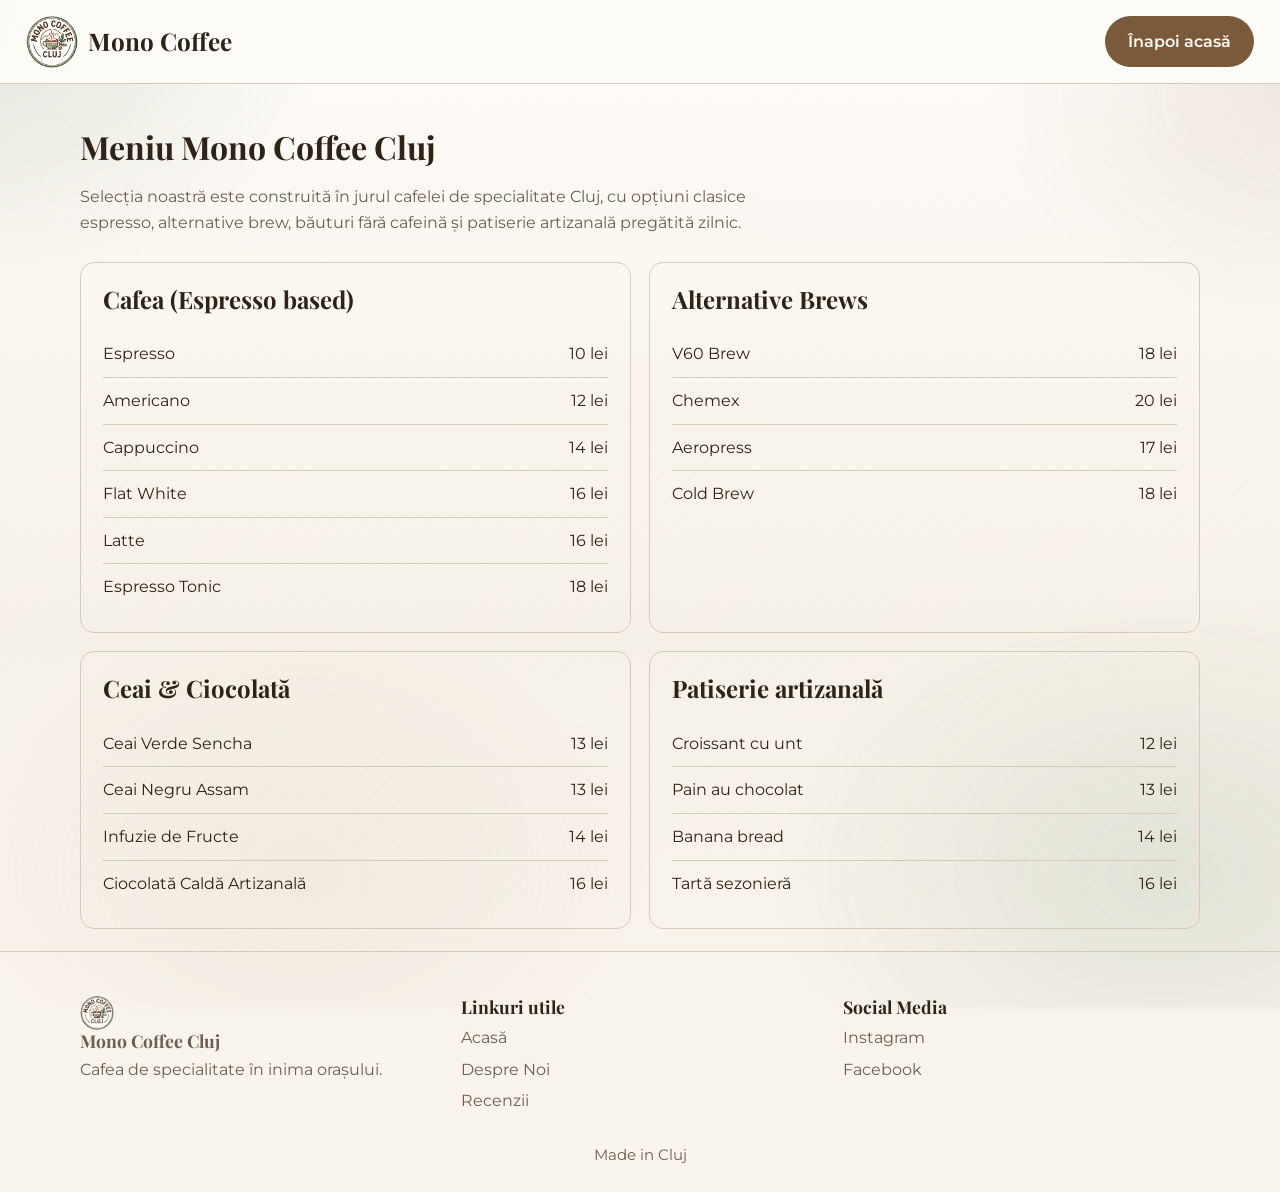
==== commit 61ed15f9: "Replace PNG images with WebP versions Swap several image assets to WebP and update HTML references a" ====
--- a/menu.html
+++ b/menu.html
@@ -20,7 +20,7 @@
     <header class="site-header">
         <div class="container header-inner">
             <a href="index.html#hero" class="logo" aria-label="Mono Coffee Cluj">
-                <img src="photos/logo.png" alt="Logo Mono Coffee" class="logo-mark" />
+                <img src="photos/logo.webp" alt="Logo Mono Coffee" class="logo-mark" />
                 <span class="logo-text">Mono Coffee</span>
             </a>
             <a class="btn btn-accent" href="index.html">Înapoi acasă</a>
@@ -85,7 +85,7 @@
         <div class="container footer-inner">
             <div>
                 <a href="index.html#hero" class="footer-brand" aria-label="Mono Coffee Cluj">
-                    <img src="photos/logo.png" alt="Logo Mono Coffee" class="footer-brand-mark" />
+                    <img src="photos/logo.webp" alt="Logo Mono Coffee" class="footer-brand-mark" />
                     <h3>Mono Coffee Cluj</h3>
                 </a>
                 <p>Cafea de specialitate în inima orașului.</p>
--- a/style.css
+++ b/style.css
@@ -28,8 +28,51 @@
 	font-family: 'Montserrat', sans-serif;
 	color: var(--text);
 	background-color: var(--bg);
-	background-image: radial-gradient(circle at 8% 12%, var(--brand-green-soft) 0%, transparent 40%);
+	background-image: linear-gradient(180deg, #fefcf8 0%, #f6f1e8 52%, #f9f5ee 100%);
+	position: relative;
+	overflow-x: hidden;
 	line-height: 1.6;
+}
+
+body::before,
+body::after {
+	content: '';
+	position: fixed;
+	inset: -12% -10%;
+	pointer-events: none;
+	z-index: -1;
+}
+
+body::before {
+	background:
+		radial-gradient(34rem 26rem at 6% 10%, rgba(79, 109, 73, 0.16) 0%, transparent 68%),
+		radial-gradient(26rem 20rem at 92% 18%, rgba(122, 90, 58, 0.11) 0%, transparent 70%),
+		radial-gradient(30rem 22rem at 28% 88%, rgba(216, 202, 180, 0.2) 0%, transparent 72%),
+		radial-gradient(34rem 24rem at 84% 88%, rgba(79, 109, 73, 0.12) 0%, transparent 72%);
+	filter: blur(2px);
+	animation: bg-drift 22s ease-in-out infinite alternate;
+}
+
+body::after {
+	inset: 0;
+	background-image: repeating-linear-gradient(
+		135deg,
+		rgba(122, 90, 58, 0.03) 0,
+		rgba(122, 90, 58, 0.03) 1px,
+		transparent 1px,
+		transparent 11px
+	);
+	opacity: 0.22;
+}
+
+@keyframes bg-drift {
+	0% {
+		transform: translate3d(0, 0, 0) scale(1);
+	}
+
+	100% {
+		transform: translate3d(-2%, 1.5%, 0) scale(1.04);
+	}
 }
 
 img {
@@ -163,6 +206,10 @@
 .btn-large {
 	padding: 14px 28px;
 	font-size: 1.05rem;
+}
+
+.mobile-menu-fab {
+	display: none;
 }
 
 .hero {
@@ -734,8 +781,174 @@
 
 .about-highlights {
 	display: grid;
-	grid-template-columns: repeat(3, minmax(0, 1fr));
+	grid-template-columns: repeat(2, minmax(0, 1fr));
+	grid-auto-rows: 1fr;
 	gap: 14px;
+}
+
+.about-wide-highlights {
+	margin-top: 22px;
+	border: 1px solid var(--line);
+	border-radius: 24px;
+	padding: clamp(16px, 2.2vw, 24px);
+	background: var(--bg);
+	box-shadow: 0 8px 22px rgba(47, 35, 24, 0.06);
+	animation: about-showcase-in 760ms cubic-bezier(0.22, 0.61, 0.36, 1) both;
+	align-self: stretch;
+	display: flex;
+	flex-direction: column;
+	gap: 14px;
+}
+
+.about-right-stack {
+	display: flex;
+	flex-direction: column;
+	gap: 22px;
+}
+
+.about-bottom-row {
+	display: grid;
+	grid-template-columns: 1fr 1fr;
+	gap: 18px;
+	align-items: start;
+	margin-top: 0;
+	grid-column: 1 / -1;
+}
+
+.about-bottom-row .about-wide-highlights {
+	margin-top: 0;
+	align-self: stretch;
+}
+
+.about-side-feature {
+	position: relative;
+	overflow: hidden;
+	border: 1px solid color-mix(in srgb, var(--accent) 28%, var(--line));
+	border-radius: 24px;
+	padding: clamp(22px, 2.4vw, 30px);
+	background: linear-gradient(160deg, var(--text) 0%, #4a3020 100%);
+	box-shadow: 0 14px 32px rgba(47, 35, 24, 0.22);
+	display: flex;
+	flex-direction: column;
+	gap: 10px;
+	animation: about-showcase-in 860ms cubic-bezier(0.22, 0.61, 0.36, 1) both;
+}
+
+.about-side-feature::before {
+	display: none;
+}
+
+.about-side-feature > * {
+	position: relative;
+	z-index: 1;
+}
+
+.asf-title {
+	font-family: 'Playfair Display', serif;
+	font-size: clamp(1.7rem, 2.6vw, 2.2rem);
+	line-height: 1.1;
+	color: #fdf4e7;
+	margin-bottom: 0;
+}
+
+.about-side-feature .about-kicker {
+	color: color-mix(in srgb, var(--accent) 70%, #c8a070);
+	border-color: rgba(200, 150, 80, 0.3);
+	background: rgba(255, 255, 255, 0.07);
+	margin-bottom: 0;
+}
+
+.about-side-feature-text {
+	color: #a08060;
+	line-height: 1.55;
+	margin-bottom: 0;
+}
+
+.asf-numbered-list {
+	list-style: none;
+	padding: 0;
+	margin: 0;
+	display: flex;
+	flex-direction: column;
+	gap: 0;
+}
+
+.asf-numbered-list li {
+	display: flex;
+	align-items: baseline;
+	gap: 14px;
+	padding: 10px 0;
+	border-bottom: 1px solid rgba(255, 255, 255, 0.08);
+}
+
+.asf-numbered-list li:last-child {
+	border-bottom: none;
+}
+
+.asf-num {
+	flex-shrink: 0;
+	font-family: 'Playfair Display', serif;
+	font-size: 1.1rem;
+	font-weight: 700;
+	color: color-mix(in srgb, var(--accent) 80%, #c8a070);
+	line-height: 1;
+	min-width: 28px;
+}
+
+.asf-num-text {
+	color: #c8a882;
+	font-size: 0.94rem;
+	line-height: 1.5;
+	font-weight: 500;
+}
+
+.about-side-feature-list {
+	list-style: none;
+	display: grid;
+	gap: 8px;
+	margin: 0;
+	padding: 0;
+	flex: 1;
+}
+
+.about-side-feature-list li {
+	position: relative;
+	padding-left: 16px;
+	color: var(--muted);
+	font-weight: 500;
+	line-height: 1.4;
+	font-size: 0.95rem;
+}
+
+.about-side-feature-list li::before {
+	content: '';
+	position: absolute;
+	left: 0;
+	top: 8px;
+	width: 6px;
+	height: 6px;
+	border-radius: 999px;
+	background: var(--accent);
+}
+
+.about-side-feature .btn,
+.about-side-feature .asf-cta {
+	align-self: flex-start;
+	background: rgba(255, 255, 255, 0.10);
+	border: 1px solid rgba(255, 255, 255, 0.18);
+	color: #f2e4ce;
+	font-weight: 600;
+	padding: 10px 22px;
+	backdrop-filter: blur(4px);
+}
+
+.about-side-feature .btn:hover,
+.about-side-feature .asf-cta:hover {
+	background: rgba(255, 255, 255, 0.17);
+	border-color: rgba(255, 255, 255, 0.3);
+	color: #fff;
+	transform: translateY(-1px);
+	box-shadow: 0 6px 18px rgba(0, 0, 0, 0.2);
 }
 
 .about-highlight {
@@ -745,42 +958,88 @@
 	background: var(--bg-soft);
 }
 
-.about-showcase .about-highlight {
-	background: linear-gradient(180deg, #f8f1e6 0%, #f3ebde 100%);
-	border-color: color-mix(in srgb, var(--line) 72%, #ffffff);
-	box-shadow: inset 0 1px 0 rgba(255, 255, 255, 0.55);
-	padding: 16px;
+.awh-title {
+	font-family: 'Playfair Display', serif;
+	font-size: clamp(1.2rem, 1.9vw, 1.55rem);
+	line-height: 1.2;
+	color: var(--text);
+	margin-bottom: 2px;
+}
+
+.about-showcase .about-highlight,
+.about-wide-highlights .about-highlight {
+	background: var(--bg-soft);
+	border: 1px solid var(--line);
+	border-top: 3px solid var(--line);
+	border-radius: 14px;
+	box-shadow: none;
+	padding: 26px 24px;
+	display: flex;
+	flex-direction: column;
+	justify-content: space-between;
 	transform: translateY(12px);
 	opacity: 0;
 	animation: about-card-in 700ms cubic-bezier(0.22, 0.61, 0.36, 1) forwards;
-	transition: transform 260ms ease, box-shadow 260ms ease, border-color 260ms ease;
-}
-
-.about-showcase .about-highlight h3 {
+	transition: border-color 220ms ease, transform 220ms ease, box-shadow 220ms ease;
+}
+
+.about-wide-highlights .about-highlight:hover {
+	transform: translateY(-2px);
+	border-top-color: var(--accent);
+	box-shadow: 0 8px 20px rgba(47, 35, 24, 0.1);
+}
+
+.about-showcase .about-highlight h3,
+.about-wide-highlights .about-highlight h3 {
 	font-size: 1.04rem;
 	margin-bottom: 6px;
 }
 
-.about-showcase .about-highlight p {
+.about-showcase .about-highlight p,
+.about-wide-highlights .about-highlight p {
 	font-size: 0.98rem;
-	line-height: 1.45;
-}
-
-.about-showcase .about-highlight:hover {
-	transform: translateY(-3px);
-	border-color: color-mix(in srgb, var(--brand-green) 30%, var(--line));
-	box-shadow: 0 10px 22px rgba(47, 35, 24, 0.12);
-}
-
-.about-showcase .about-highlight:nth-child(1) {
+	line-height: 1.6;
+}
+
+.about-highlight-meta {
+	margin-bottom: 5px;
+	font-size: 0.74rem;
+	font-weight: 700;
+	letter-spacing: 0.07em;
+	text-transform: uppercase;
+	color: var(--muted);
+}
+
+.about-highlight-tag {
+	display: inline-flex;
+	align-items: center;
+	align-self: flex-start;
+	margin-top: 10px;
+	padding: 3px 9px;
+	border-radius: 999px;
+	border: 1px solid var(--line);
+	background: var(--bg);
+	font-size: 0.72rem;
+	font-weight: 700;
+	letter-spacing: 0.04em;
+	text-transform: uppercase;
+	color: var(--accent);
+}
+
+/* hover handled per-container above */
+
+.about-showcase .about-highlight:nth-child(1),
+.about-wide-highlights .about-highlight:nth-child(1) {
 	animation-delay: 120ms;
 }
 
-.about-showcase .about-highlight:nth-child(2) {
+.about-showcase .about-highlight:nth-child(2),
+.about-wide-highlights .about-highlight:nth-child(2) {
 	animation-delay: 220ms;
 }
 
-.about-showcase .about-highlight:nth-child(3) {
+.about-showcase .about-highlight:nth-child(3),
+.about-wide-highlights .about-highlight:nth-child(3) {
 	animation-delay: 320ms;
 }
 
@@ -809,6 +1068,10 @@
 }
 
 @media (prefers-reduced-motion: reduce) {
+	body::before {
+		animation: none;
+	}
+
 	.about-showcase,
 	.about-showcase h2,
 	.about-process-title,
@@ -885,6 +1148,45 @@
 	gap: 18px;
 }
 
+.top-three .container {
+	width: min(1360px, 96%);
+}
+
+.top-three-subtitle {
+	max-width: 58ch;
+	margin: -2px 0 18px;
+	color: var(--muted);
+	font-size: 1rem;
+}
+
+.drink-photo-placeholder {
+	width: 100%;
+	aspect-ratio: 16 / 10;
+	border-radius: 12px;
+	border: 1px dashed color-mix(in srgb, var(--accent) 45%, var(--line));
+	background: linear-gradient(145deg, #f4ecdf 0%, #efe3d1 100%);
+	display: grid;
+	place-items: center;
+	text-align: center;
+	padding: 10px;
+	margin-bottom: 14px;
+}
+
+.drink-photo-placeholder span {
+	font-weight: 600;
+	font-size: 0.92rem;
+	color: color-mix(in srgb, var(--accent) 88%, #3f2f20);
+}
+
+.drink-photo {
+	width: 100%;
+	aspect-ratio: 16 / 10;
+	object-fit: cover;
+	border-radius: 12px;
+	border: 1px solid var(--line);
+	margin-bottom: 14px;
+}
+
 .center-cta {
 	margin-top: 30px;
 	text-align: center;
@@ -903,31 +1205,25 @@
 	border: 1px solid var(--line);
 }
 
-.reviews {
-	background: transparent;
-}
-
 .review-slider {
-	position: relative;
-	min-height: 150px;
+	overflow: hidden;
 	margin-bottom: 18px;
 }
 
+.review-track {
+	--review-gap: 20px;
+	display: flex;
+	transition: transform 0.55s cubic-bezier(0.4, 0, 0.2, 1);
+}
+
 .review-slide {
-	position: absolute;
-	inset: 0;
-	opacity: 0;
-	transform: translateY(8px);
-	transition: opacity 0.35s ease, transform 0.35s ease;
+	flex: none;
+	margin-right: var(--review-gap);
 	border: 1px solid var(--line);
-	border-radius: 14px;
-	padding: 24px;
+	border-radius: 16px;
+	padding: 32px 36px;
 	background: var(--bg);
-}
-
-.review-slide.active {
-	opacity: 1;
-	transform: translateY(0);
+	box-sizing: border-box;
 }
 
 .review-slide p {
@@ -940,9 +1236,79 @@
 }
 
 .slider-controls {
+	display: none;
+}
+
+.review-nav {
+	display: none;
+}
+
+.review-slider-wrap {
+	position: relative;
+}
+
+.review-slider-wrap .review-slider {
+	width: 100%;
+}
+
+.review-mobile-dots {
+	display: none;
+	align-items: center;
+	justify-content: center;
+	gap: 8px;
+	margin-top: 12px;
+}
+
+.review-mobile-dot {
+	width: 8px;
+	height: 8px;
+	border: 0;
+	border-radius: 999px;
+	background: color-mix(in srgb, var(--muted) 36%, #ffffff);
+	cursor: pointer;
+	transition: transform 0.2s ease, background-color 0.2s ease;
+}
+
+.review-mobile-dot.is-active {
+	background: var(--accent);
+	transform: scale(1.2);
+}
+
+.review-btn {
+	position: absolute;
+	top: 50%;
+	transform: translateY(-50%);
+	z-index: 2;
+	width: 44px;
+	height: 44px;
+	border-radius: 10px;
+	border: none;
+	background: var(--accent);
+	color: var(--bg);
+	cursor: pointer;
 	display: flex;
+	align-items: center;
 	justify-content: center;
-	gap: 10px;
+	transition: background 0.2s, transform 0.15s;
+}
+
+#review-prev {
+	left: -22px;
+}
+
+#review-next {
+	right: -22px;
+}
+
+.review-btn:hover {
+	background: var(--accent-hover);
+	transform: translateY(-50%) scale(1.08);
+}
+
+.review-btn svg {
+	width: 18px;
+	height: 18px;
+	flex-shrink: 0;
 }
 
 .dot {
@@ -1083,6 +1449,7 @@
 
 	.split-layout,
 	.about-duo-layout,
+	.about-right-stack,
 	.about-highlights,
 	.quality-grid,
 	.drink-grid,
@@ -1095,6 +1462,10 @@
 		grid-template-rows: auto;
 	}
 
+	.about-bottom-row {
+		grid-template-columns: 1fr;
+	}
+
 	.about-contact-card {
 		max-width: none;
 	}
@@ -1107,22 +1478,199 @@
 		height: 240px;
 	}
 
-	.review-slider {
-		min-height: 190px;
+	#review-prev {
+		left: 8px;
+	}
+
+	#review-next {
+		right: 8px;
+	}
+
+	.review-slide {
+		padding: 26px 28px;
 	}
 }
 
 @media (max-width: 640px) {
+	.site-header {
+		display: none;
+	}
+
+	.mobile-menu-fab {
+		position: fixed;
+		right: 14px;
+		bottom: max(14px, env(safe-area-inset-bottom));
+		display: inline-flex;
+		align-items: center;
+		justify-content: center;
+		z-index: 1100;
+		padding: 12px 16px;
+		border-radius: 999px;
+		border: 1px solid color-mix(in srgb, var(--accent) 52%, #ffffff);
+		background: var(--accent);
+		color: var(--bg);
+		font-weight: 700;
+		font-size: 0.92rem;
+		box-shadow: 0 10px 22px rgba(47, 35, 24, 0.28);
+	}
+
+	main {
+		padding-top: 0;
+	}
+
 	.section {
 		padding: 18px 0;
 	}
 
+	.hero {
+		padding: 0;
+		background: transparent;
+	}
+
+	.hero .container {
+		width: 100%;
+	}
+
+	.hero-layout {
+		gap: 10px;
+	}
+
+	.hero-visual {
+		height: 66vh;
+		min-height: 360px;
+		max-height: 460px;
+		border-radius: 0;
+		box-shadow: none;
+	}
+
+	.hero-visual img {
+		object-position: center 54%;
+	}
+
+	.hero-visual::after {
+		background: linear-gradient(180deg, rgba(0, 0, 0, 0.08) 0%, rgba(0, 0, 0, 0.3) 44%, rgba(0, 0, 0, 0.78) 100%);
+	}
+
+	.hero-visual-content {
+		left: 18px;
+		right: 18px;
+		bottom: 24px;
+		max-width: 92%;
+	}
+
 	.hero-visual-content h1 {
-		font-size: clamp(1.7rem, 7vw, 2.2rem);
+		font-size: clamp(2.15rem, 12vw, 3.25rem);
+		margin-bottom: 8px;
 	}
 
 	.hero-visual-content p {
-		font-size: 1rem;
+		font-size: 1.05rem;
+		margin-bottom: 0;
+	}
+
+	.hero-info {
+		padding: 0 12px;
+		gap: 10px;
+	}
+
+	.hero-info-card {
+		border: 0;
+		box-shadow: none;
+		background: #f7f1e8;
+		border-radius: 20px;
+		padding: 18px 16px;
+	}
+
+	.hero-hours-list {
+		display: grid;
+		gap: 4px;
+	}
+
+	.hero-hours-list .hero-info-day {
+		display: inline-flex;
+		align-items: center;
+		justify-content: center;
+		gap: 8px;
+	}
+
+	.hero-hours-list .hero-info-day:nth-of-type(1)::before {
+		content: '☀';
+	}
+
+	.hero-hours-list .hero-info-day:nth-of-type(3)::before {
+		content: '☕';
+	}
+
+	.hero-hours-list .hero-info-day:not(:first-child) {
+		margin-top: 8px;
+	}
+
+	.hero-status {
+		display: inline-flex;
+		align-self: center;
+		padding: 7px 12px;
+		margin-top: 8px;
+		border-radius: 999px;
+		background: color-mix(in srgb, var(--status-closed) 8%, #f7f1e8);
+	}
+
+	.hero-status-text {
+		flex-direction: row;
+		align-items: center;
+		gap: 6px;
+	}
+
+	.hero-status-title,
+	.hero-status-sub {
+		font-size: 0.8rem;
+		line-height: 1.1;
+		margin: 0;
+	}
+
+	.hero-status-sub::before {
+		content: '•';
+		margin-right: 6px;
+	}
+
+	.hero-info-label {
+		font-family: 'Playfair Display', serif;
+		font-size: 1.55rem;
+		text-transform: none;
+		letter-spacing: 0.01em;
+		margin-bottom: 2px;
+		color: var(--text);
+	}
+
+	.hero-info-address {
+		font-family: 'Playfair Display', serif;
+		font-size: 1.25rem;
+		font-weight: 700;
+		line-height: 1.3;
+		color: var(--text);
+	}
+
+	.hero-mini-map {
+		height: 200px;
+		border: 0;
+		border-radius: 14px;
+	}
+
+	.hero-mini-map iframe {
+		filter: grayscale(1) saturate(0.42) contrast(1.05);
+	}
+
+	.hero-map-link {
+		display: inline-flex;
+		justify-content: center;
+		align-items: center;
+		padding: 10px 14px;
+		margin-top: 12px;
+		border-radius: 999px;
+		background: var(--accent);
+		border: 1px solid color-mix(in srgb, var(--accent) 66%, #ffffff);
+		color: var(--bg);
+		font-weight: 700;
+		font-size: 0.92rem;
 	}
 
 	.hero-info-time {
@@ -1153,6 +1701,22 @@
 		padding: 8px 10px;
 	}
 
+	.review-btn {
+		display: none;
+	}
+
+	.review-slide {
+		padding: 22px 20px;
+	}
+
+	.review-slide p {
+		font-size: 0.97rem;
+	}
+
+	.review-mobile-dots {
+		display: flex;
+	}
+
 	.btn,
 	.btn-large {
 		width: 100%;
